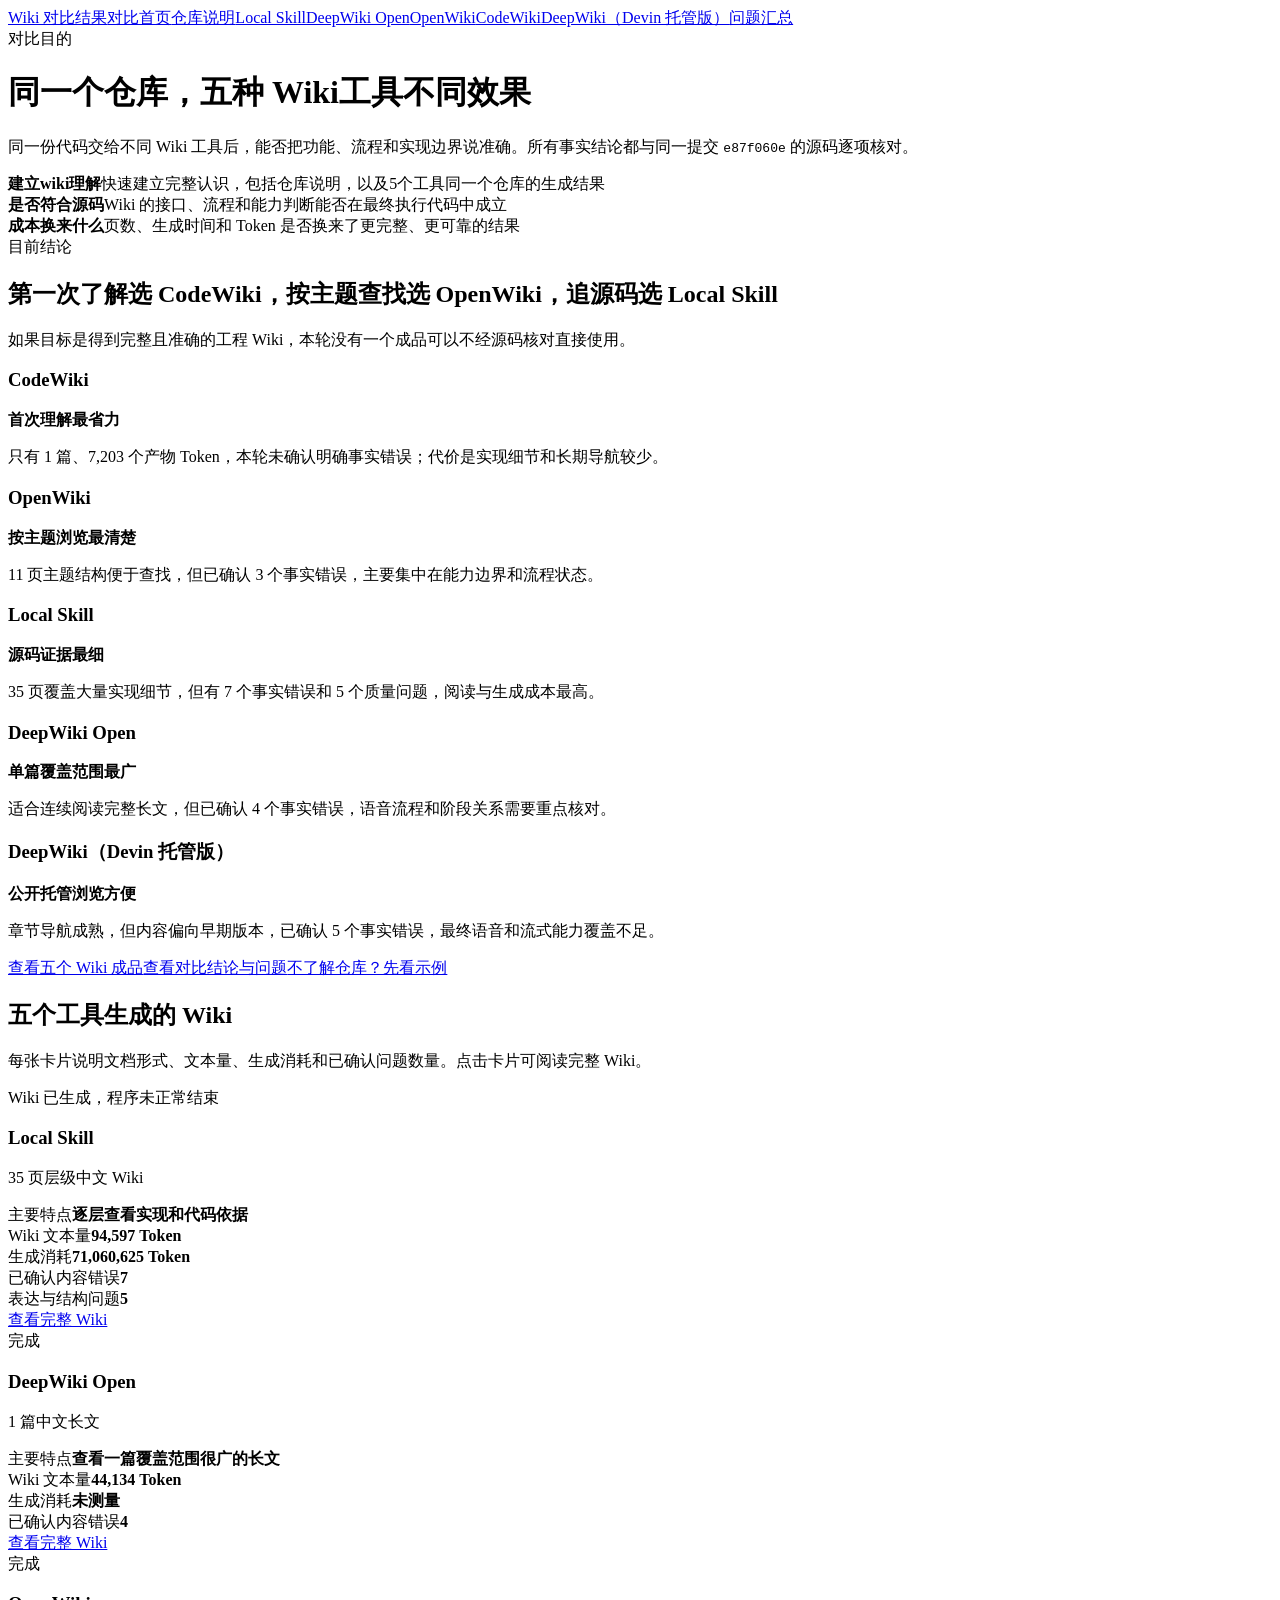
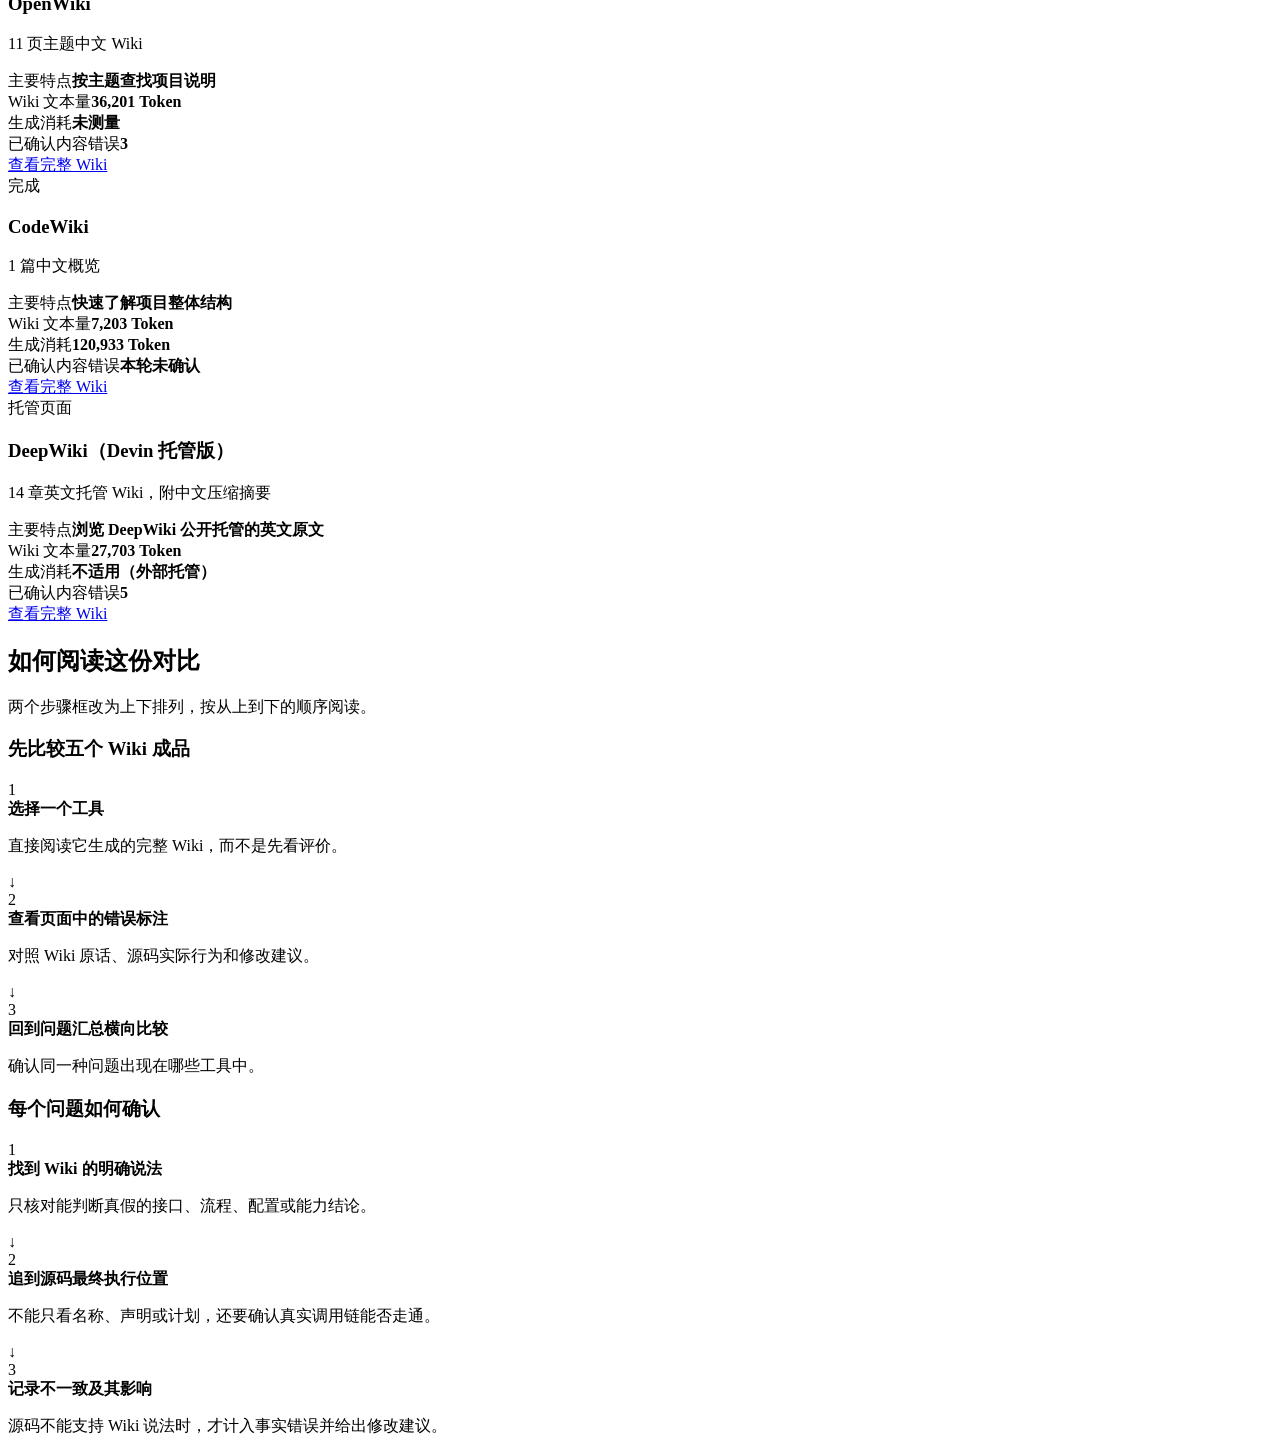
==== index.html @ 00664ba8 "Publish five-tool Wiki comparison" ====
<!doctype html><html lang="zh-CN"><head><meta charset="utf-8"><meta name="viewport" content="width=device-width,initial-scale=1"><title>五工具 Wiki 对比结果</title><link rel="stylesheet" href="assets/styles.css?v=20260907-2"></head><body class="hide-technical"><nav class="topbar"><a class="brand" href="index.html">Wiki 对比结果</a><a class="active" href="index.html">对比首页</a><a class="" href="repository-intro.html">仓库说明</a><a class="" href="local-skill.html">Local Skill</a><a class="" href="deepwiki-open.html">DeepWiki Open</a><a class="" href="openwiki.html">OpenWiki</a><a class="" href="codewiki.html">CodeWiki</a><a class="" href="devinwiki.html">DeepWiki（Devin 托管版）</a><a class="" href="issue-summary.html">问题汇总</a></nav><header class="hero comparison-hero"><div class="eyebrow">对比目的</div><h1>同一个仓库，五种 Wiki工具不同效果</h1><p class="lead">同一份代码交给不同 Wiki 工具后，能否把功能、流程和实现边界说准确。所有事实结论都与同一提交 <code>e87f060e</code> 的源码逐项核对。</p><div class="purpose-strip comparison-purpose"><div><strong>建立wiki理解</strong><span>快速建立完整认识，包括仓库说明，以及5个工具同一个仓库的生成结果</span></div><div><strong>是否符合源码</strong><span>Wiki 的接口、流程和能力判断能否在最终执行代码中成立</span></div><div><strong>成本换来什么</strong><span>页数、生成时间和 Token 是否换来了更完整、更可靠的结果</span></div></div><section class="conclusion-panel"><div class="conclusion-panel-heading"><div><span>目前结论</span><h2>第一次了解选 CodeWiki，按主题查找选 OpenWiki，追源码选 Local Skill</h2></div><p>如果目标是得到完整且准确的工程 Wiki，本轮没有一个成品可以不经源码核对直接使用。</p></div><div class="tool-verdict-grid"><article><h3>CodeWiki</h3><strong>首次理解最省力</strong><p>只有 1 篇、7,203 个产物 Token，本轮未确认明确事实错误；代价是实现细节和长期导航较少。</p></article><article><h3>OpenWiki</h3><strong>按主题浏览最清楚</strong><p>11 页主题结构便于查找，但已确认 3 个事实错误，主要集中在能力边界和流程状态。</p></article><article><h3>Local Skill</h3><strong>源码证据最细</strong><p>35 页覆盖大量实现细节，但有 7 个事实错误和 5 个质量问题，阅读与生成成本最高。</p></article><article><h3>DeepWiki Open</h3><strong>单篇覆盖范围最广</strong><p>适合连续阅读完整长文，但已确认 4 个事实错误，语音流程和阶段关系需要重点核对。</p></article><article><h3>DeepWiki（Devin 托管版）</h3><strong>公开托管浏览方便</strong><p>章节导航成熟，但内容偏向早期版本，已确认 5 个事实错误，最终语音和流式能力覆盖不足。</p></article></div></section><div class="hero-actions"><a class="button primary" href="local-skill.html">查看五个 Wiki 成品</a><a class="button" href="issue-summary.html">查看对比结论与问题</a><a class="button" href="repository-intro.html">不了解仓库？先看示例</a></div></header><main class="dashboard"><div class="section-title"><h2>五个工具生成的 Wiki</h2><p>每张卡片说明文档形式、文本量、生成消耗和已确认问题数量。点击卡片可阅读完整 Wiki。</p></div><section class="cards"><article class="tool-card"><div class="eyebrow">Wiki 已生成，程序未正常结束</div><h3>Local Skill</h3><p>35 页层级中文 Wiki</p><div class="metric-row"><span>主要特点</span><strong>逐层查看实现和代码依据</strong></div><div class="metric-row"><span>Wiki 文本量</span><strong>94,597 Token</strong></div><div class="metric-row"><span>生成消耗</span><strong>71,060,625 Token</strong></div><div class="metric-row"><span>已确认内容错误</span><strong>7</strong></div><div class="metric-row"><span>表达与结构问题</span><strong>5</strong></div><a class="button primary" href="local-skill.html">查看完整 Wiki</a></article><article class="tool-card"><div class="eyebrow">完成</div><h3>DeepWiki Open</h3><p>1 篇中文长文</p><div class="metric-row"><span>主要特点</span><strong>查看一篇覆盖范围很广的长文</strong></div><div class="metric-row"><span>Wiki 文本量</span><strong>44,134 Token</strong></div><div class="metric-row"><span>生成消耗</span><strong>未测量</strong></div><div class="metric-row"><span>已确认内容错误</span><strong>4</strong></div><a class="button primary" href="deepwiki-open.html">查看完整 Wiki</a></article><article class="tool-card"><div class="eyebrow">完成</div><h3>OpenWiki</h3><p>11 页主题中文 Wiki</p><div class="metric-row"><span>主要特点</span><strong>按主题查找项目说明</strong></div><div class="metric-row"><span>Wiki 文本量</span><strong>36,201 Token</strong></div><div class="metric-row"><span>生成消耗</span><strong>未测量</strong></div><div class="metric-row"><span>已确认内容错误</span><strong>3</strong></div><a class="button primary" href="openwiki.html">查看完整 Wiki</a></article><article class="tool-card"><div class="eyebrow">完成</div><h3>CodeWiki</h3><p>1 篇中文概览</p><div class="metric-row"><span>主要特点</span><strong>快速了解项目整体结构</strong></div><div class="metric-row"><span>Wiki 文本量</span><strong>7,203 Token</strong></div><div class="metric-row"><span>生成消耗</span><strong>120,933 Token</strong></div><div class="metric-row"><span>已确认内容错误</span><strong>本轮未确认</strong></div><a class="button primary" href="codewiki.html">查看完整 Wiki</a></article><article class="tool-card"><div class="eyebrow">托管页面</div><h3>DeepWiki（Devin 托管版）</h3><p>14 章英文托管 Wiki，附中文压缩摘要</p><div class="metric-row"><span>主要特点</span><strong>浏览 DeepWiki 公开托管的英文原文</strong></div><div class="metric-row"><span>Wiki 文本量</span><strong>27,703 Token</strong></div><div class="metric-row"><span>生成消耗</span><strong>不适用（外部托管）</strong></div><div class="metric-row"><span>已确认内容错误</span><strong>5</strong></div><a class="button primary" href="devinwiki.html">查看完整 Wiki</a></article></section><div class="section-title"><h2>如何阅读这份对比</h2><p>两个步骤框改为上下排列，按从上到下的顺序阅读。</p></div><section class="reading-guide-grid"><article class="diagram-card reading-card"><h3>先比较五个 Wiki 成品</h3><div class="reading-flow"><div class="reading-step"><span>1</span><div><strong>选择一个工具</strong><p>直接阅读它生成的完整 Wiki，而不是先看评价。</p></div></div><div class="reading-arrow">↓</div><div class="reading-step"><span>2</span><div><strong>查看页面中的错误标注</strong><p>对照 Wiki 原话、源码实际行为和修改建议。</p></div></div><div class="reading-arrow">↓</div><div class="reading-step"><span>3</span><div><strong>回到问题汇总横向比较</strong><p>确认同一种问题出现在哪些工具中。</p></div></div></div></article><article class="diagram-card reading-card"><h3>每个问题如何确认</h3><div class="reading-flow"><div class="reading-step"><span>1</span><div><strong>找到 Wiki 的明确说法</strong><p>只核对能判断真假的接口、流程、配置或能力结论。</p></div></div><div class="reading-arrow">↓</div><div class="reading-step"><span>2</span><div><strong>追到源码最终执行位置</strong><p>不能只看名称、声明或计划，还要确认真实调用链能否走通。</p></div></div><div class="reading-arrow">↓</div><div class="reading-step"><span>3</span><div><strong>记录不一致及其影响</strong><p>源码不能支持 Wiki 说法时，才计入事实错误并给出修改建议。</p></div></div></div></article></section></main><script src="assets/mermaid.min.js"></script><script src="assets/app.js?v=20260907-2"></script></body></html>
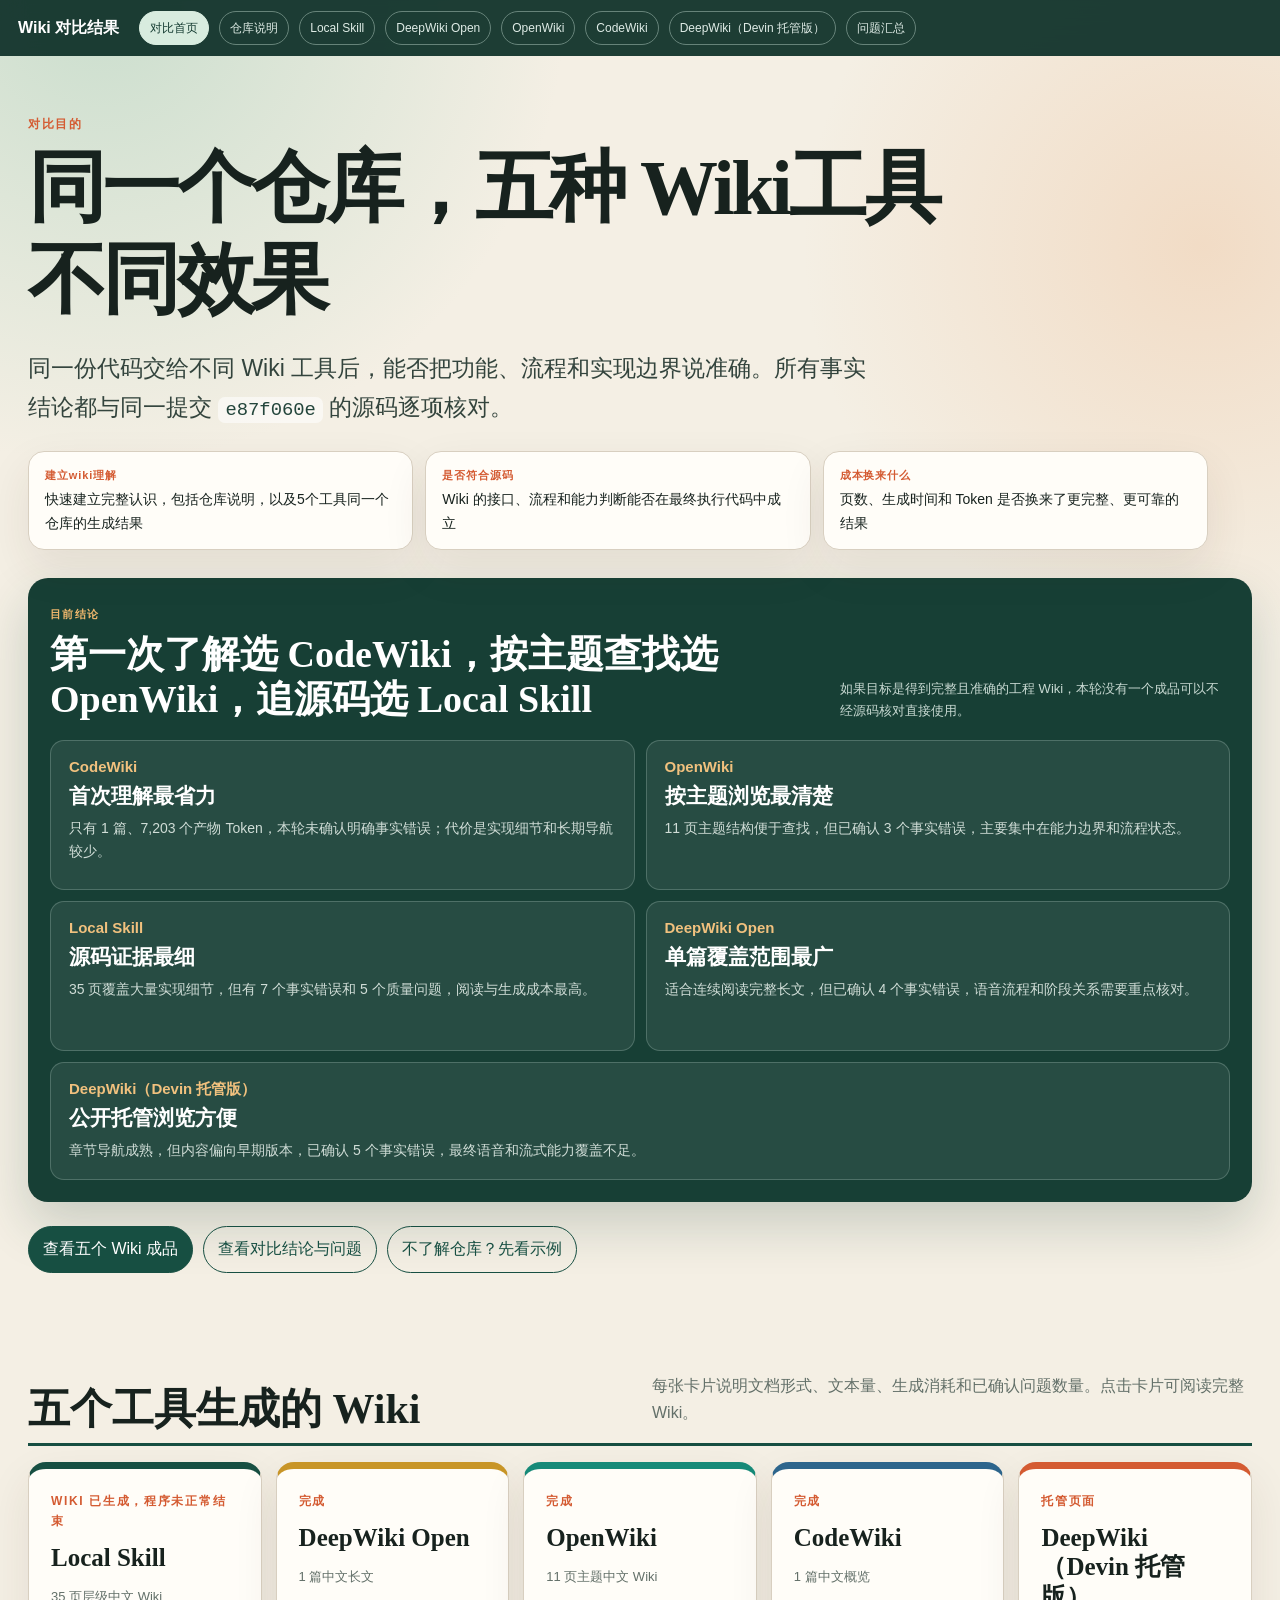
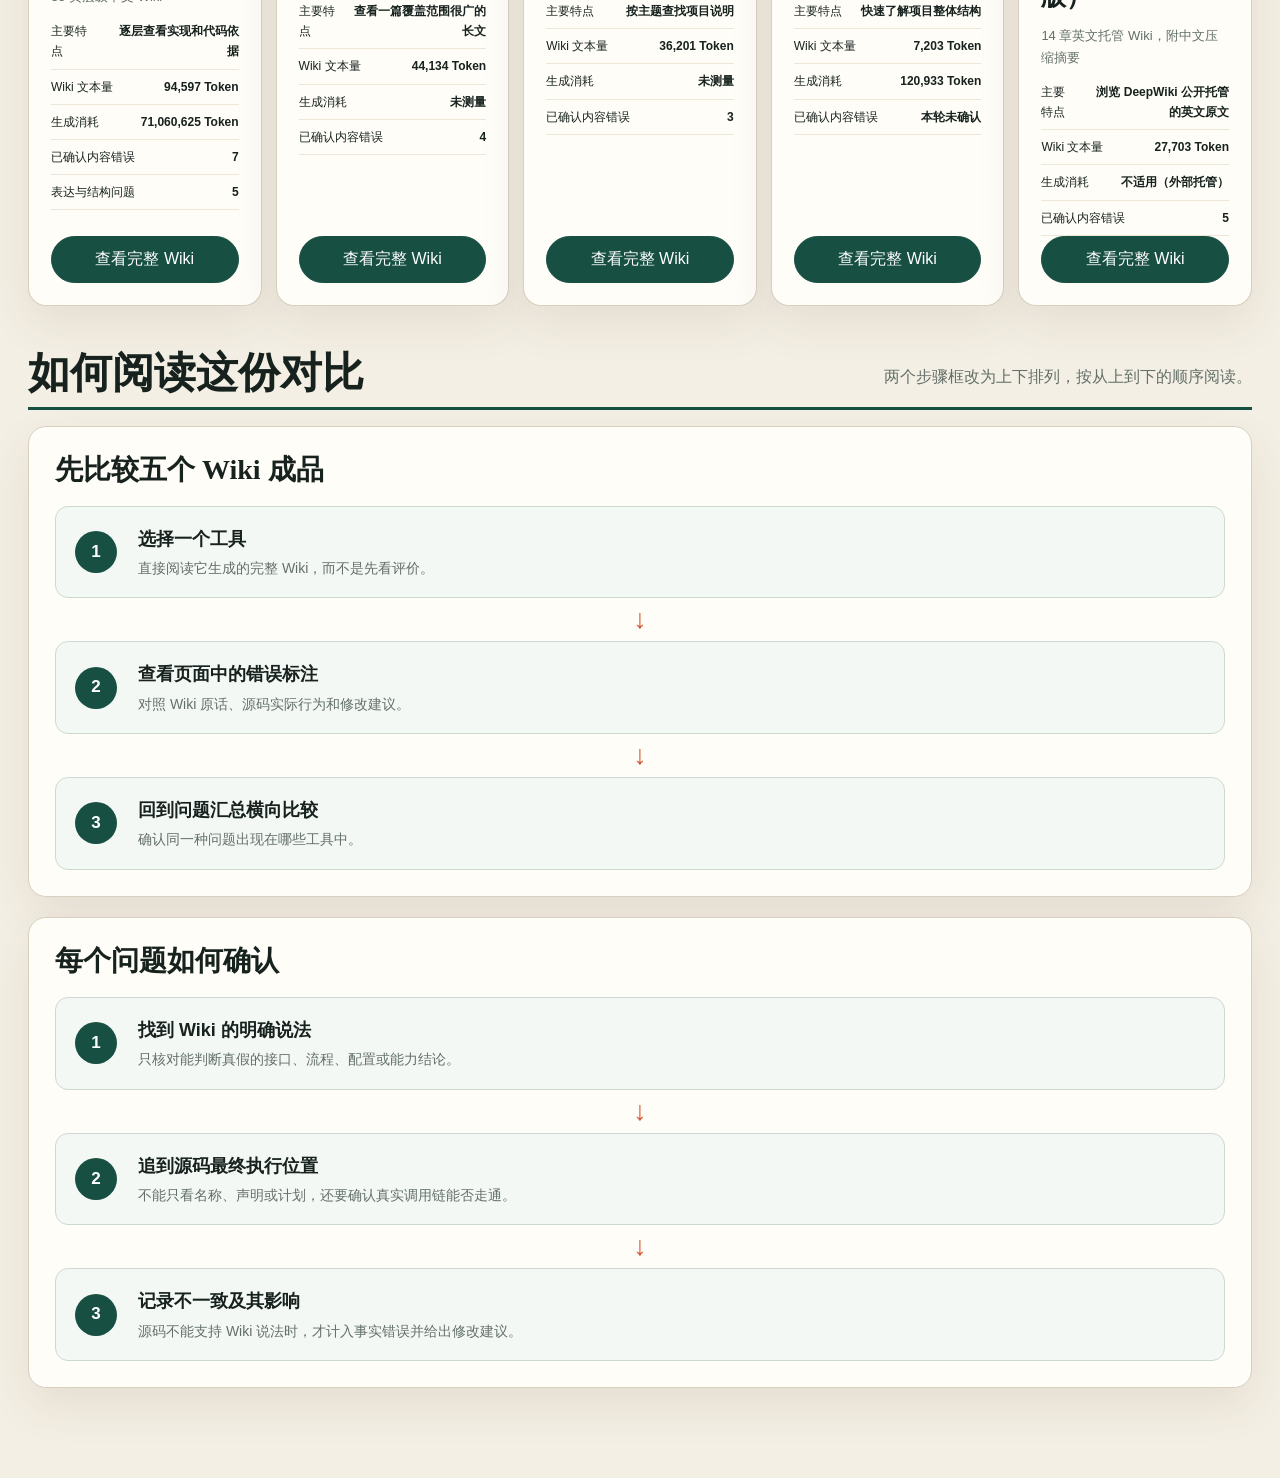
==== commit 9ccc53ce: "Add paired Wiki comparison pages Preserve the original Wiki bodies and homepage wording. Add paired " ====
--- a/index.html
+++ b/index.html
@@ -1 +1 @@
-<!doctype html><html lang="zh-CN"><head><meta charset="utf-8"><meta name="viewport" content="width=device-width,initial-scale=1"><title>五工具 Wiki 对比结果</title><link rel="stylesheet" href="assets/styles.css?v=20260907-2"></head><body class="hide-technical"><nav class="topbar"><a class="brand" href="index.html">Wiki 对比结果</a><a class="active" href="index.html">对比首页</a><a class="" href="repository-intro.html">仓库说明</a><a class="" href="local-skill.html">Local Skill</a><a class="" href="deepwiki-open.html">DeepWiki Open</a><a class="" href="openwiki.html">OpenWiki</a><a class="" href="codewiki.html">CodeWiki</a><a class="" href="devinwiki.html">DeepWiki（Devin 托管版）</a><a class="" href="issue-summary.html">问题汇总</a></nav><header class="hero comparison-hero"><div class="eyebrow">对比目的</div><h1>同一个仓库，五种 Wiki工具不同效果</h1><p class="lead">同一份代码交给不同 Wiki 工具后，能否把功能、流程和实现边界说准确。所有事实结论都与同一提交 <code>e87f060e</code> 的源码逐项核对。</p><div class="purpose-strip comparison-purpose"><div><strong>建立wiki理解</strong><span>快速建立完整认识，包括仓库说明，以及5个工具同一个仓库的生成结果</span></div><div><strong>是否符合源码</strong><span>Wiki 的接口、流程和能力判断能否在最终执行代码中成立</span></div><div><strong>成本换来什么</strong><span>页数、生成时间和 Token 是否换来了更完整、更可靠的结果</span></div></div><section class="conclusion-panel"><div class="conclusion-panel-heading"><div><span>目前结论</span><h2>第一次了解选 CodeWiki，按主题查找选 OpenWiki，追源码选 Local Skill</h2></div><p>如果目标是得到完整且准确的工程 Wiki，本轮没有一个成品可以不经源码核对直接使用。</p></div><div class="tool-verdict-grid"><article><h3>CodeWiki</h3><strong>首次理解最省力</strong><p>只有 1 篇、7,203 个产物 Token，本轮未确认明确事实错误；代价是实现细节和长期导航较少。</p></article><article><h3>OpenWiki</h3><strong>按主题浏览最清楚</strong><p>11 页主题结构便于查找，但已确认 3 个事实错误，主要集中在能力边界和流程状态。</p></article><article><h3>Local Skill</h3><strong>源码证据最细</strong><p>35 页覆盖大量实现细节，但有 7 个事实错误和 5 个质量问题，阅读与生成成本最高。</p></article><article><h3>DeepWiki Open</h3><strong>单篇覆盖范围最广</strong><p>适合连续阅读完整长文，但已确认 4 个事实错误，语音流程和阶段关系需要重点核对。</p></article><article><h3>DeepWiki（Devin 托管版）</h3><strong>公开托管浏览方便</strong><p>章节导航成熟，但内容偏向早期版本，已确认 5 个事实错误，最终语音和流式能力覆盖不足。</p></article></div></section><div class="hero-actions"><a class="button primary" href="local-skill.html">查看五个 Wiki 成品</a><a class="button" href="issue-summary.html">查看对比结论与问题</a><a class="button" href="repository-intro.html">不了解仓库？先看示例</a></div></header><main class="dashboard"><div class="section-title"><h2>五个工具生成的 Wiki</h2><p>每张卡片说明文档形式、文本量、生成消耗和已确认问题数量。点击卡片可阅读完整 Wiki。</p></div><section class="cards"><article class="tool-card"><div class="eyebrow">Wiki 已生成，程序未正常结束</div><h3>Local Skill</h3><p>35 页层级中文 Wiki</p><div class="metric-row"><span>主要特点</span><strong>逐层查看实现和代码依据</strong></div><div class="metric-row"><span>Wiki 文本量</span><strong>94,597 Token</strong></div><div class="metric-row"><span>生成消耗</span><strong>71,060,625 Token</strong></div><div class="metric-row"><span>已确认内容错误</span><strong>7</strong></div><div class="metric-row"><span>表达与结构问题</span><strong>5</strong></div><a class="button primary" href="local-skill.html">查看完整 Wiki</a></article><article class="tool-card"><div class="eyebrow">完成</div><h3>DeepWiki Open</h3><p>1 篇中文长文</p><div class="metric-row"><span>主要特点</span><strong>查看一篇覆盖范围很广的长文</strong></div><div class="metric-row"><span>Wiki 文本量</span><strong>44,134 Token</strong></div><div class="metric-row"><span>生成消耗</span><strong>未测量</strong></div><div class="metric-row"><span>已确认内容错误</span><strong>4</strong></div><a class="button primary" href="deepwiki-open.html">查看完整 Wiki</a></article><article class="tool-card"><div class="eyebrow">完成</div><h3>OpenWiki</h3><p>11 页主题中文 Wiki</p><div class="metric-row"><span>主要特点</span><strong>按主题查找项目说明</strong></div><div class="metric-row"><span>Wiki 文本量</span><strong>36,201 Token</strong></div><div class="metric-row"><span>生成消耗</span><strong>未测量</strong></div><div class="metric-row"><span>已确认内容错误</span><strong>3</strong></div><a class="button primary" href="openwiki.html">查看完整 Wiki</a></article><article class="tool-card"><div class="eyebrow">完成</div><h3>CodeWiki</h3><p>1 篇中文概览</p><div class="metric-row"><span>主要特点</span><strong>快速了解项目整体结构</strong></div><div class="metric-row"><span>Wiki 文本量</span><strong>7,203 Token</strong></div><div class="metric-row"><span>生成消耗</span><strong>120,933 Token</strong></div><div class="metric-row"><span>已确认内容错误</span><strong>本轮未确认</strong></div><a class="button primary" href="codewiki.html">查看完整 Wiki</a></article><article class="tool-card"><div class="eyebrow">托管页面</div><h3>DeepWiki（Devin 托管版）</h3><p>14 章英文托管 Wiki，附中文压缩摘要</p><div class="metric-row"><span>主要特点</span><strong>浏览 DeepWiki 公开托管的英文原文</strong></div><div class="metric-row"><span>Wiki 文本量</span><strong>27,703 Token</strong></div><div class="metric-row"><span>生成消耗</span><strong>不适用（外部托管）</strong></div><div class="metric-row"><span>已确认内容错误</span><strong>5</strong></div><a class="button primary" href="devinwiki.html">查看完整 Wiki</a></article></section><div class="section-title"><h2>如何阅读这份对比</h2><p>两个步骤框改为上下排列，按从上到下的顺序阅读。</p></div><section class="reading-guide-grid"><article class="diagram-card reading-card"><h3>先比较五个 Wiki 成品</h3><div class="reading-flow"><div class="reading-step"><span>1</span><div><strong>选择一个工具</strong><p>直接阅读它生成的完整 Wiki，而不是先看评价。</p></div></div><div class="reading-arrow">↓</div><div class="reading-step"><span>2</span><div><strong>查看页面中的错误标注</strong><p>对照 Wiki 原话、源码实际行为和修改建议。</p></div></div><div class="reading-arrow">↓</div><div class="reading-step"><span>3</span><div><strong>回到问题汇总横向比较</strong><p>确认同一种问题出现在哪些工具中。</p></div></div></div></article><article class="diagram-card reading-card"><h3>每个问题如何确认</h3><div class="reading-flow"><div class="reading-step"><span>1</span><div><strong>找到 Wiki 的明确说法</strong><p>只核对能判断真假的接口、流程、配置或能力结论。</p></div></div><div class="reading-arrow">↓</div><div class="reading-step"><span>2</span><div><strong>追到源码最终执行位置</strong><p>不能只看名称、声明或计划，还要确认真实调用链能否走通。</p></div></div><div class="reading-arrow">↓</div><div class="reading-step"><span>3</span><div><strong>记录不一致及其影响</strong><p>源码不能支持 Wiki 说法时，才计入事实错误并给出修改建议。</p></div></div></div></article></section></main><script src="assets/mermaid.min.js"></script><script src="assets/app.js?v=20260907-2"></script></body></html>+<!doctype html><html lang="zh-CN"><head><meta charset="utf-8"><meta name="viewport" content="width=device-width,initial-scale=1"><title>五工具 Wiki 对比结果</title><link rel="stylesheet" href="assets/styles.css?v=20260907-compare1"></head><body class="hide-technical"><nav class="topbar"><a class="brand" href="index.html">Wiki 对比结果</a><a class="active" href="index.html">对比首页</a><a class="" href="repository-intro.html">仓库说明</a><a class="" href="local-skill.html">Local Skill</a><a class="" href="deepwiki-open.html">DeepWiki Open</a><a class="" href="openwiki.html">OpenWiki</a><a class="" href="codewiki.html">CodeWiki</a><a class="" href="devinwiki.html">DeepWiki（Devin 托管版）</a><a class="" href="issue-summary.html">问题汇总</a></nav><header class="hero comparison-hero"><div class="eyebrow">对比目的</div><h1>同一个仓库，五种 Wiki工具不同效果</h1><p class="lead">同一份代码交给不同 Wiki 工具后，能否把功能、流程和实现边界说准确。所有事实结论都与同一提交 <code>e87f060e</code> 的源码逐项核对。</p><div class="purpose-strip comparison-purpose"><div><strong>建立wiki理解</strong><span>快速建立完整认识，包括仓库说明，以及5个工具同一个仓库的生成结果</span></div><div><strong>是否符合源码</strong><span>Wiki 的接口、流程和能力判断能否在最终执行代码中成立</span></div><div><strong>成本换来什么</strong><span>页数、生成时间和 Token 是否换来了更完整、更可靠的结果</span></div></div><section class="conclusion-panel"><div class="conclusion-panel-heading"><div><span>目前结论</span><h2>第一次了解选 CodeWiki，按主题查找选 OpenWiki，追源码选 Local Skill</h2></div><p>如果目标是得到完整且准确的工程 Wiki，本轮没有一个成品可以不经源码核对直接使用。</p></div><div class="tool-verdict-grid"><article><h3>CodeWiki</h3><strong>首次理解最省力</strong><p>只有 1 篇、7,203 个产物 Token，本轮未确认明确事实错误；代价是实现细节和长期导航较少。</p></article><article><h3>OpenWiki</h3><strong>按主题浏览最清楚</strong><p>11 页主题结构便于查找，但已确认 3 个事实错误，主要集中在能力边界和流程状态。</p></article><article><h3>Local Skill</h3><strong>源码证据最细</strong><p>35 页覆盖大量实现细节，但有 7 个事实错误和 5 个质量问题，阅读与生成成本最高。</p></article><article><h3>DeepWiki Open</h3><strong>单篇覆盖范围最广</strong><p>适合连续阅读完整长文，但已确认 4 个事实错误，语音流程和阶段关系需要重点核对。</p></article><article><h3>DeepWiki（Devin 托管版）</h3><strong>公开托管浏览方便</strong><p>章节导航成熟，但内容偏向早期版本，已确认 5 个事实错误，最终语音和流式能力覆盖不足。</p></article></div></section><div class="hero-actions"><a class="button primary" href="local-skill.html">查看五个 Wiki 成品</a><a class="button" href="issue-summary.html">查看对比结论与问题</a><a class="button" href="repository-intro.html">不了解仓库？先看示例</a></div></header><main class="dashboard"><div class="section-title"><h2>五个工具生成的 Wiki</h2><p>每张卡片说明文档形式、文本量、生成消耗和已确认问题数量。点击卡片可阅读完整 Wiki。</p></div><section class="cards"><article class="tool-card"><div class="eyebrow">Wiki 已生成，程序未正常结束</div><h3>Local Skill</h3><p>35 页层级中文 Wiki</p><div class="metric-row"><span>主要特点</span><strong>逐层查看实现和代码依据</strong></div><div class="metric-row"><span>Wiki 文本量</span><strong>94,597 Token</strong></div><div class="metric-row"><span>生成消耗</span><strong>71,060,625 Token</strong></div><div class="metric-row"><span>已确认内容错误</span><strong>7</strong></div><div class="metric-row"><span>表达与结构问题</span><strong>5</strong></div><a class="button primary" href="local-skill.html">查看完整 Wiki</a></article><article class="tool-card"><div class="eyebrow">完成</div><h3>DeepWiki Open</h3><p>1 篇中文长文</p><div class="metric-row"><span>主要特点</span><strong>查看一篇覆盖范围很广的长文</strong></div><div class="metric-row"><span>Wiki 文本量</span><strong>44,134 Token</strong></div><div class="metric-row"><span>生成消耗</span><strong>未测量</strong></div><div class="metric-row"><span>已确认内容错误</span><strong>4</strong></div><a class="button primary" href="deepwiki-open.html">查看完整 Wiki</a></article><article class="tool-card"><div class="eyebrow">完成</div><h3>OpenWiki</h3><p>11 页主题中文 Wiki</p><div class="metric-row"><span>主要特点</span><strong>按主题查找项目说明</strong></div><div class="metric-row"><span>Wiki 文本量</span><strong>36,201 Token</strong></div><div class="metric-row"><span>生成消耗</span><strong>未测量</strong></div><div class="metric-row"><span>已确认内容错误</span><strong>3</strong></div><a class="button primary" href="openwiki.html">查看完整 Wiki</a></article><article class="tool-card"><div class="eyebrow">完成</div><h3>CodeWiki</h3><p>1 篇中文概览</p><div class="metric-row"><span>主要特点</span><strong>快速了解项目整体结构</strong></div><div class="metric-row"><span>Wiki 文本量</span><strong>7,203 Token</strong></div><div class="metric-row"><span>生成消耗</span><strong>120,933 Token</strong></div><div class="metric-row"><span>已确认内容错误</span><strong>本轮未确认</strong></div><a class="button primary" href="codewiki.html">查看完整 Wiki</a></article><article class="tool-card"><div class="eyebrow">托管页面</div><h3>DeepWiki（Devin 托管版）</h3><p>14 章英文托管 Wiki，附中文压缩摘要</p><div class="metric-row"><span>主要特点</span><strong>浏览 DeepWiki 公开托管的英文原文</strong></div><div class="metric-row"><span>Wiki 文本量</span><strong>27,703 Token</strong></div><div class="metric-row"><span>生成消耗</span><strong>不适用（外部托管）</strong></div><div class="metric-row"><span>已确认内容错误</span><strong>5</strong></div><a class="button primary" href="devinwiki.html">查看完整 Wiki</a></article></section><div class="section-title"><h2>如何阅读这份对比</h2><p>两个步骤框改为上下排列，按从上到下的顺序阅读。</p></div><section class="reading-guide-grid"><article class="diagram-card reading-card"><h3>先比较五个 Wiki 成品</h3><div class="reading-flow"><div class="reading-step"><span>1</span><div><strong>选择一个工具</strong><p>直接阅读它生成的完整 Wiki，而不是先看评价。</p></div></div><div class="reading-arrow">↓</div><div class="reading-step"><span>2</span><div><strong>查看页面中的错误标注</strong><p>对照 Wiki 原话、源码实际行为和修改建议。</p></div></div><div class="reading-arrow">↓</div><div class="reading-step"><span>3</span><div><strong>回到问题汇总横向比较</strong><p>确认同一种问题出现在哪些工具中。</p></div></div></div></article><article class="diagram-card reading-card"><h3>每个问题如何确认</h3><div class="reading-flow"><div class="reading-step"><span>1</span><div><strong>找到 Wiki 的明确说法</strong><p>只核对能判断真假的接口、流程、配置或能力结论。</p></div></div><div class="reading-arrow">↓</div><div class="reading-step"><span>2</span><div><strong>追到源码最终执行位置</strong><p>不能只看名称、声明或计划，还要确认真实调用链能否走通。</p></div></div><div class="reading-arrow">↓</div><div class="reading-step"><span>3</span><div><strong>记录不一致及其影响</strong><p>源码不能支持 Wiki 说法时，才计入事实错误并给出修改建议。</p></div></div></div></article></section></main><script src="assets/mermaid.min.js"></script><script src="assets/app.js?v=20260907-compare1"></script></body></html>
--- a/assets/styles.css
+++ b/assets/styles.css
@@ -0,0 +1,322 @@
+:root {
+  --ink: #17221e;
+  --muted: #637069;
+  --paper: #f4efe4;
+  --panel: #fffdf8;
+  --line: #d8cfc0;
+  --forest: #174f42;
+  --mint: #cfe4d7;
+  --orange: #d45b32;
+  --gold: #c89527;
+  --red: #a9332c;
+  --blue: #2d658c;
+  --shadow: 0 18px 45px rgba(63, 49, 31, .09);
+}
+
+* { box-sizing: border-box; }
+html { scroll-behavior: smooth; }
+body {
+  margin: 0;
+  color: var(--ink);
+  background:
+    radial-gradient(circle at 8% 0, rgba(168, 208, 187, .55), transparent 29rem),
+    radial-gradient(circle at 94% 8%, rgba(238, 193, 155, .42), transparent 25rem),
+    var(--paper);
+  font-family: "Avenir Next", "PingFang SC", sans-serif;
+  line-height: 1.68;
+}
+
+a { color: var(--forest); }
+button, input { font: inherit; }
+
+.topbar {
+  position: sticky;
+  top: 0;
+  z-index: 30;
+  display: flex;
+  align-items: center;
+  gap: 10px;
+  padding: 11px 18px;
+  overflow-x: auto;
+  color: #eff8f3;
+  background: rgba(20, 54, 45, .96);
+  backdrop-filter: blur(12px);
+}
+.brand { margin-right: 10px; color: white; font-weight: 850; white-space: nowrap; text-decoration: none; }
+.topbar a:not(.brand) { padding: 6px 10px; border: 1px solid #668379; border-radius: 999px; color: #dfece6; font-size: 12px; white-space: nowrap; text-decoration: none; }
+.topbar a.active { color: #153c32; background: #d8ecdf; border-color: #d8ecdf; }
+
+.hero, .page-hero { max-width: 1480px; margin: auto; padding: 58px 28px 24px; }
+.intro-hero { padding-top: 38px; padding-bottom: 0; }
+.intro-hero h1 { max-width: 1100px; font-size: clamp(38px, 5.3vw, 64px); }
+.eyebrow { color: var(--orange); font-size: 12px; font-weight: 900; letter-spacing: .14em; text-transform: uppercase; }
+h1, h2, h3 { font-family: "Iowan Old Style", "Songti SC", serif; line-height: 1.18; }
+h1 { max-width: 980px; margin: 8px 0 20px; font-size: clamp(42px, 7vw, 78px); letter-spacing: -.045em; }
+.lead { max-width: 850px; color: #33443d; font-size: clamp(17px, 2.2vw, 23px); }
+.hero-actions, .toolbar { display: flex; flex-wrap: wrap; gap: 10px; margin-top: 24px; }
+.button, button {
+  appearance: none;
+  padding: 9px 14px;
+  border: 1px solid var(--forest);
+  border-radius: 999px;
+  color: var(--forest);
+  background: transparent;
+  cursor: pointer;
+  text-decoration: none;
+}
+.button.primary, button.primary, button.is-active { color: white; background: var(--forest); }
+
+.dashboard { max-width: 1480px; margin: auto; padding: 18px 28px 90px; }
+.purpose-strip, .plain-summary { display: grid; grid-template-columns: repeat(3, minmax(0, 1fr)); gap: 12px; }
+.purpose-strip { max-width: 980px; margin-top: 24px; }
+.purpose-strip div, .plain-summary article, .example-card { border: 1px solid var(--line); border-radius: 16px; background: var(--panel); box-shadow: var(--shadow); }
+.purpose-strip div { padding: 14px 16px; }
+.purpose-strip strong, .purpose-strip span { display: block; }
+.purpose-strip strong, .plain-summary span, .example-card span { color: var(--orange); font-size: 11px; font-weight: 900; letter-spacing: .08em; }
+.purpose-strip span { margin-top: 4px; color: var(--ink); font-size: 14px; }
+.comparison-purpose { max-width: 1180px; }
+.comparison-hero code { padding: 2px 7px; border-radius: 7px; color: #24463c; background: rgba(255, 255, 255, .58); font-size: .82em; }
+.conclusion-panel { max-width: 1320px; margin-top: 28px; padding: 22px; border-radius: 20px; color: #eff8f3; background: #173f35; box-shadow: 0 22px 52px rgba(23, 63, 53, .2); }
+.conclusion-panel-heading { display: flex; align-items: end; justify-content: space-between; gap: 24px; }
+.conclusion-panel-heading span { color: #f1b86d; font-size: 11px; font-weight: 900; letter-spacing: .12em; }
+.conclusion-panel-heading h2 { max-width: 850px; margin: 5px 0 0; color: #fff; font-size: clamp(25px, 3.2vw, 38px); }
+.conclusion-panel-heading p { max-width: 390px; margin: 0; color: #c8d9d2; font-size: 13px; }
+.conclusion-grid { display: grid; grid-template-columns: repeat(4, minmax(0, 1fr)); gap: 10px; margin-top: 18px; }
+.conclusion-grid article { min-height: 176px; padding: 16px; border: 1px solid rgba(220, 240, 230, .22); border-radius: 14px; background: rgba(255, 255, 255, .07); }
+.conclusion-grid article > strong { display: block; color: #f1c17e; font: 800 25px/1.1 "Avenir Next", "PingFang SC", sans-serif; }
+.conclusion-grid h3 { margin: 9px 0 6px; color: #fff; font-size: 18px; }
+.conclusion-grid p { margin: 0; color: #d0ddd7; font-size: 12px; line-height: 1.55; }
+.tool-verdict-grid { display: grid; grid-template-columns: repeat(2, minmax(0, 1fr)); gap: 11px; margin-top: 18px; }
+.tool-verdict-grid article { min-height: 150px; padding: 17px 18px; border: 1px solid rgba(220, 240, 230, .22); border-radius: 14px; background: rgba(255, 255, 255, .07); }
+.tool-verdict-grid article:last-child { grid-column: 1 / -1; min-height: 0; }
+.tool-verdict-grid h3 { margin: 0 0 7px; color: #f1c17e; font: 800 15px/1.2 "Avenir Next", "PingFang SC", sans-serif; }
+.tool-verdict-grid strong { display: block; color: #fff; font: 700 21px/1.25 "Iowan Old Style", "Songti SC", serif; }
+.tool-verdict-grid p { margin: 8px 0 0; color: #d0ddd7; font-size: 14px; line-height: 1.65; }
+.summary-conclusion { max-width: none; }
+.scope-note { margin: 13px 2px 0; color: var(--muted); font-size: 13px; }
+.plain-summary article { padding: 20px; }
+.plain-summary strong { display: block; margin: 6px 0; font: 700 22px/1.25 "Iowan Old Style", "Songti SC", serif; }
+.plain-summary p { margin-bottom: 0; color: var(--muted); font-size: 13px; }
+.example-flow { display: grid; grid-template-columns: minmax(0, .95fr) 34px minmax(0, 1fr) 34px minmax(0, 1.05fr); align-items: stretch; gap: 10px; }
+.example-card { padding: 21px; }
+.example-card strong { display: block; margin: 8px 0; font-size: 17px; }
+.example-card p, .example-card li, .example-card small { color: var(--muted); font-size: 13px; }
+.example-card ol { margin: 10px 0 0; padding-left: 21px; }
+.example-card small { display: block; margin-top: 14px; }
+.input-card { border-top: 6px solid var(--blue); }
+.process-card { border-top: 6px solid var(--gold); }
+.output-card { border-top: 6px solid var(--forest); }
+.flow-arrow { display: grid; place-items: center; color: var(--forest); font-size: 28px; font-weight: 900; }
+.section-title { display: flex; align-items: end; justify-content: space-between; gap: 20px; margin: 42px 0 16px; border-bottom: 3px solid var(--forest); }
+.section-title.example-title { margin-top: 12px; }
+.section-title h2 { margin: 0 0 8px; font-size: clamp(27px, 4vw, 42px); }
+.section-title p { max-width: 600px; color: var(--muted); }
+
+.cards { display: grid; grid-template-columns: repeat(5, minmax(0, 1fr)); gap: 14px; }
+.tool-card, .panel, .issue-card, .diagram-card, .stat-card {
+  border: 1px solid var(--line);
+  border-radius: 18px;
+  background: var(--panel);
+  box-shadow: var(--shadow);
+}
+.tool-card { min-height: 320px; padding: 22px; display: flex; flex-direction: column; border-top: 7px solid var(--forest); }
+.tool-card:nth-child(2) { border-top-color: var(--gold); }
+.tool-card:nth-child(3) { border-top-color: #168a78; }
+.tool-card:nth-child(4) { border-top-color: var(--blue); }
+.tool-card:nth-child(5) { border-top-color: var(--orange); }
+.tool-card h3 { margin: 12px 0 8px; font-size: 25px; }
+.tool-card p { margin: 6px 0; color: var(--muted); font-size: 13px; }
+.tool-card .button { margin-top: auto; text-align: center; }
+.metric-row { display: flex; justify-content: space-between; gap: 10px; padding: 7px 0; border-bottom: 1px solid #eee6d9; font-size: 12px; }
+.metric-row strong { text-align: right; }
+
+.diagram-grid { display: grid; grid-template-columns: repeat(2, minmax(0, 1fr)); gap: 16px; }
+.diagram-card { padding: 20px; overflow: auto; }
+.diagram-card h3 { margin-top: 0; }
+.mermaid { min-width: 0; overflow: auto; padding: 10px; text-align: center; }
+.reading-guide-grid { display: grid; grid-template-columns: 1fr; gap: 20px; }
+.reading-card { padding: 26px; }
+.reading-card h3 { margin-bottom: 20px; font-size: 28px; }
+.reading-flow { display: grid; grid-template-columns: 1fr; gap: 8px; }
+.reading-step { display: grid; grid-template-columns: 48px minmax(0, 1fr); align-items: center; gap: 15px; padding: 17px 19px; border: 1px solid #cdd8d1; border-radius: 13px; background: #f4f8f5; }
+.reading-step > span { display: grid; place-items: center; width: 42px; height: 42px; border-radius: 50%; color: #fff; background: var(--forest); font-size: 17px; font-weight: 900; }
+.reading-step strong { display: block; font-size: 18px; }
+.reading-step p { margin: 3px 0 0; color: var(--muted); font-size: 14px; }
+.reading-arrow { color: var(--orange); font-size: 27px; font-weight: 900; line-height: 1; text-align: center; }
+.mermaid-fallback { padding: 16px; color: #764231; background: #fff1e9; white-space: pre-wrap; text-align: left; }
+.diagram-fallback { padding: 18px; border: 1px dashed #c98970; border-radius: 12px; color: #633824; background: #fff4ec; text-align: left; }
+.diagram-fallback p { margin: 6px 0; font-size: 13px; }
+.diagram-fallback pre { max-height: 220px; margin-top: 10px; overflow: auto; white-space: pre-wrap; }
+
+.reader-layout {
+  display: grid;
+  grid-template-columns: 260px minmax(0, 1fr) 330px;
+  gap: 18px;
+  max-width: 1640px;
+  margin: auto;
+  padding: 0 18px 90px;
+}
+.toc, .audit-rail { position: sticky; top: 64px; align-self: start; max-height: calc(100vh - 82px); overflow: auto; }
+.toc { padding: 18px; border: 1px solid var(--line); border-radius: 16px; background: rgba(242, 236, 224, .95); }
+.toc h2, .audit-rail h2 { margin: 0 0 12px; font-size: 20px; }
+.toc a { display: block; padding: 7px 3px; border-bottom: 1px solid #ddd3c4; color: #33443d; font-size: 12px; text-decoration: none; }
+.reader { min-width: 0; }
+.wiki-doc { margin-bottom: 22px; padding: clamp(20px, 4vw, 46px); overflow: hidden; border: 1px solid var(--line); border-radius: 18px; background: var(--panel); box-shadow: var(--shadow); }
+.wiki-doc h1 { font-size: 38px; }
+.wiki-doc h2 { margin-top: 38px; padding-bottom: 6px; border-bottom: 2px solid #eee6da; font-size: 27px; }
+.wiki-doc h3 { margin-top: 28px; font-size: 21px; }
+.wiki-doc img, .wiki-doc svg { max-width: 100%; height: auto; }
+.wiki-doc pre { padding: 16px; overflow: auto; border-radius: 11px; color: #eaf3ee; background: #172721; font-size: 12px; }
+.wiki-doc :not(pre) > code { padding: 2px 5px; border-radius: 5px; color: #843e27; background: #eee5d8; }
+.wiki-doc table { display: block; width: 100%; overflow: auto; border-collapse: collapse; }
+.wiki-doc th, .wiki-doc td { min-width: 105px; padding: 8px 10px; border: 1px solid #ddd4c7; text-align: left; vertical-align: top; }
+.doc-kicker { margin-bottom: 18px; padding-bottom: 9px; border-bottom: 1px solid var(--line); color: var(--orange); font-size: 11px; font-weight: 900; letter-spacing: .1em; }
+.hide-technical .wiki-doc pre, .hide-technical .wiki-doc details { display: none; }
+.hide-technical .wiki-doc code { font-family: inherit; color: inherit; background: transparent; }
+
+.audit-rail { padding: 17px; }
+.audit-verdict { margin: 0 0 13px; color: var(--muted); font-size: 13px; }
+.audit-quality-list { margin: 16px 0 18px; padding: 14px; border: 1px solid #b9cbd5; border-top: 5px solid var(--blue); border-radius: 13px; background: #f2f7fa; }
+.audit-section-heading h3 { margin: 8px 0 4px; font-size: 17px; }
+.audit-section-heading p { margin: 0 0 10px; color: var(--muted); font-size: 12px; }
+.audit-quality-item { margin-bottom: 8px; padding: 10px; border: 1px solid #b9cbd5; border-radius: 10px; color: var(--ink); background: #fff; }
+.audit-quality-item > span { display: block; margin-bottom: 3px; color: var(--blue); font-size: 10px; font-weight: 900; }
+.audit-quality-item > strong { display: block; font-size: 12px; line-height: 1.4; }
+.audit-quality-item:last-child { margin-bottom: 0; }
+.audit-quality-actions { display: flex; flex-wrap: wrap; gap: 6px; margin-top: 8px; }
+.audit-quality-actions a, .audit-quality-actions button { padding: 5px 8px; border: 1px solid #9db7c5; border-radius: 999px; color: #28566d; background: #eef6fa; font-size: 10px; font-weight: 800; text-decoration: none; }
+.audit-quality-actions a:hover, .audit-quality-actions button:hover { border-color: var(--blue); background: #dfeef5; }
+.audit-fact-heading { display: flex; align-items: center; justify-content: space-between; margin: 20px 0 10px; padding-bottom: 7px; border-bottom: 2px solid var(--orange); color: #7f3f27; font-size: 12px; }
+.issue-card { margin-bottom: 12px; padding: 14px; box-shadow: none; }
+.issue-card h3 { margin: 8px 0; font-size: 17px; }
+.issue-card p { margin: 7px 0; font-size: 12px; }
+.issue-card .diagnosis { padding: 8px 9px; border-radius: 9px; }
+.source-diagnosis { background: #edf5ef; }
+.wiki-diagnosis { background: #fff0e7; }
+.severity { display: inline-flex; padding: 3px 8px; border-radius: 999px; color: white; font-size: 10px; font-weight: 900; }
+.severity-critical { background: var(--red); }
+.severity-high { background: #d36c25; }
+.severity-medium { color: #4d3511; background: #edc870; }
+.severity-low { background: #72867d; }
+.severity-info { background: var(--blue); }
+.issue-target { outline: 4px solid rgba(212, 91, 50, .27); border-radius: 8px; scroll-margin-top: 90px; }
+.quality-context-target { margin-left: -12px; margin-right: -12px; padding-left: 12px; padding-right: 12px; background: #e7f3f8; box-shadow: inset 6px 0 #2d658c; }
+.quality-context-first { padding-top: 12px; border-radius: 12px 12px 0 0; scroll-margin-top: 88px; }
+.quality-context-last { padding-bottom: 12px; border-radius: 0 0 12px 12px; }
+.quality-context-first.quality-context-last { border-radius: 12px; }
+.quality-context-anchor::before { content: attr(data-quality-context); display: block; margin: 0 0 12px; padding: 11px 13px; border: 1px solid #8eb4c7; border-radius: 10px; color: #173f54; background: #d7ebf4; font: 800 13px/1.55 "Avenir Next", "PingFang SC", sans-serif; }
+.toc.quality-context-target { margin-left: 0; margin-right: 0; padding-left: 18px; padding-right: 18px; outline: 4px solid rgba(45, 101, 140, .25); }
+.anchor-alias { display: block; position: relative; top: -82px; visibility: hidden; }
+.source-link::after { content: " ↗"; font-size: .8em; }
+.issue-actions { display: flex; gap: 7px; margin-top: 10px; }
+.issue-actions button { padding: 5px 9px; font-size: 11px; }
+
+.search { width: min(420px, 100%); padding: 10px 14px; border: 1px solid var(--line); border-radius: 999px; background: #fff; }
+.hidden { display: none !important; }
+.translation-notice { margin: 0 0 16px; padding: 13px 16px; border-left: 5px solid var(--blue); background: #e9f3f8; }
+
+.issue-overview {
+  max-width: 1480px;
+  margin: 0 auto 22px;
+  padding: 18px 22px;
+  border: 1px solid #d8b394;
+  border-radius: 18px;
+  background: #fff8ef;
+  box-shadow: var(--shadow);
+}
+.issue-overview.no-errors { border-color: #9fbbaa; background: #f2f8f3; }
+.quality-overview {
+  max-width: 1480px;
+  margin: 0 auto 22px;
+  padding: 18px 22px;
+  border: 1px solid #9fb7c5;
+  border-radius: 18px;
+  background: #f2f7fa;
+  box-shadow: var(--shadow);
+}
+.explanation-overview {
+  max-width: 1480px;
+  margin: 0 auto 22px;
+  padding: 18px 22px;
+  border: 1px solid #93ad9d;
+  border-radius: 18px;
+  background: #edf5ef;
+  box-shadow: var(--shadow);
+}
+.explanation-grid { display: grid; grid-template-columns: repeat(4, minmax(0, 1fr)); gap: 10px; margin-top: 15px; }
+.explanation-card { padding: 14px; border: 1px solid #b9ccbf; border-radius: 13px; background: rgba(255, 255, 255, .78); }
+.explanation-card > span { display: inline-flex; padding: 3px 8px; border-radius: 999px; color: #fff; background: var(--forest); font-size: 10px; font-weight: 900; }
+.explanation-step { margin-top: 10px; padding: 10px; border-radius: 10px; background: #f4f0e6; }
+.explanation-step strong { color: var(--forest); font-size: 11px; }
+.explanation-step p { margin: 4px 0 0; font-size: 12px; }
+.explanation-step.wiki-step { background: #fff0e7; }
+.explanation-step.wiki-step strong { color: #9b4428; }
+.explanation-arrow { color: var(--orange); font-size: 18px; font-weight: 900; text-align: center; line-height: 1; }
+.explanation-card small { display: block; margin-top: 9px; color: var(--muted); font-size: 11px; }
+.issue-overview-heading { display: flex; align-items: end; justify-content: space-between; gap: 24px; }
+.issue-overview-heading h2 { margin: 5px 0 0; font-size: clamp(23px, 3vw, 34px); }
+.issue-overview-heading p { max-width: 620px; margin: 0; color: var(--muted); font-size: 13px; }
+.issue-index { display: grid; grid-template-columns: repeat(3, minmax(0, 1fr)); gap: 9px; margin-top: 15px; }
+.issue-index-item { display: flex; align-items: center; gap: 9px; min-height: 52px; padding: 9px 12px; border: 1px solid var(--line); border-radius: 11px; color: var(--ink); background: var(--panel); font-size: 12px; font-weight: 700; text-decoration: none; }
+.issue-card { scroll-margin-top: 78px; }
+.issue-card:target { outline: 4px solid rgba(212, 91, 50, .28); }
+.quality-grid { display: grid; grid-template-columns: repeat(3, minmax(0, 1fr)); gap: 10px; margin-top: 15px; }
+.quality-card { padding: 15px; border: 1px solid #b9cbd5; border-radius: 13px; background: rgba(255, 255, 255, .75); }
+.quality-card { scroll-margin-top: 82px; }
+.quality-card:target { outline: 4px solid rgba(43, 101, 130, .28); }
+.quality-card h3 { margin: 8px 0; font-size: 18px; }
+.quality-card p { margin: 7px 0; color: #40515a; font-size: 12px; }
+.quality-tag { display: inline-flex; padding: 3px 8px; border-radius: 999px; color: #fff; background: var(--blue); font-size: 10px; font-weight: 900; }
+.summary-quality { margin-top: 0; }
+
+.summary-grid { display: grid; grid-template-columns: repeat(3, 1fr); gap: 14px; }
+.stat-card { padding: 18px; }
+.stat-card strong { display: block; margin-top: 4px; font: 700 32px/1.1 "Iowan Old Style", serif; }
+.matrix { width: 100%; border-collapse: collapse; background: var(--panel); }
+.matrix th, .matrix td { padding: 10px; border: 1px solid var(--line); text-align: left; }
+.matrix-wrap { overflow-x: auto; border-radius: 14px; box-shadow: var(--shadow); }
+.issue-tool-matrix { min-width: 900px; }
+.issue-tool-matrix thead th { background: #1f342f; color: #fff; white-space: nowrap; }
+.issue-tool-matrix tbody th { min-width: 260px; font-size: 14px; }
+.issue-tool-matrix tfoot th, .issue-tool-matrix tfoot td { background: #edf1e8; }
+.matrix-tool-cell, .matrix-count { text-align: center !important; white-space: nowrap; }
+.matrix-mark { display: inline-grid; place-items: center; width: 24px; height: 24px; border-radius: 999px; font-weight: 800; }
+.matrix-mark.is-found { background: #1f6b50; color: #fff; }
+.matrix-mark.is-empty { color: #8a938d; }
+.matrix-note { margin: 10px 2px 0; color: var(--muted); font-size: 13px; }
+.matrix-note .matrix-mark { width: 18px; height: 18px; margin-right: 5px; font-size: 11px; vertical-align: -3px; }
+.critical-row { border-left: 6px solid var(--red); }
+.high-row { border-left: 6px solid #d36c25; }
+.medium-row { border-left: 6px solid var(--gold); }
+.low-row, .info-row { border-left: 6px solid #72867d; }
+
+@media (max-width: 1250px) {
+  .cards { grid-template-columns: repeat(3, 1fr); }
+  .issue-overview, .quality-overview, .explanation-overview { margin-left: 18px; margin-right: 18px; }
+  .issue-index { grid-template-columns: repeat(2, minmax(0, 1fr)); }
+  .explanation-grid { grid-template-columns: repeat(2, minmax(0, 1fr)); }
+  .quality-grid { grid-template-columns: repeat(2, minmax(0, 1fr)); }
+  .conclusion-grid { grid-template-columns: repeat(2, minmax(0, 1fr)); }
+  .tool-verdict-grid { grid-template-columns: 1fr; }
+  .tool-verdict-grid article:last-child { grid-column: auto; }
+  .reader-layout { grid-template-columns: 220px minmax(0, 1fr); }
+  .audit-rail { position: relative; top: 0; grid-column: 1 / -1; max-height: none; display: grid; grid-template-columns: repeat(2, 1fr); gap: 12px; }
+  .audit-rail h2, .audit-verdict { grid-column: 1 / -1; }
+}
+@media (max-width: 780px) {
+  .cards, .diagram-grid, .summary-grid, .quality-grid, .explanation-grid, .purpose-strip, .plain-summary, .example-flow, .conclusion-grid { grid-template-columns: 1fr; }
+  .conclusion-panel { padding: 16px; }
+  .conclusion-panel-heading { display: block; }
+  .conclusion-panel-heading p { margin-top: 8px; }
+  .conclusion-grid article { min-height: 0; }
+  .flow-arrow { transform: rotate(90deg); min-height: 28px; }
+  .issue-overview, .quality-overview, .explanation-overview { margin-left: 9px; margin-right: 9px; padding: 15px; }
+  .issue-overview-heading { display: block; }
+  .issue-overview-heading p { margin-top: 8px; }
+  .issue-index { grid-template-columns: 1fr; }
+  .reader-layout { display: block; padding: 0 9px 70px; }
+  .toc { position: relative; top: 0; max-height: 230px; margin-bottom: 12px; }
+  .audit-rail { display: block; }
+  .hero, .page-hero, .dashboard { padding-left: 15px; padding-right: 15px; }
+  .wiki-doc { padding: 18px 14px; }
+}
